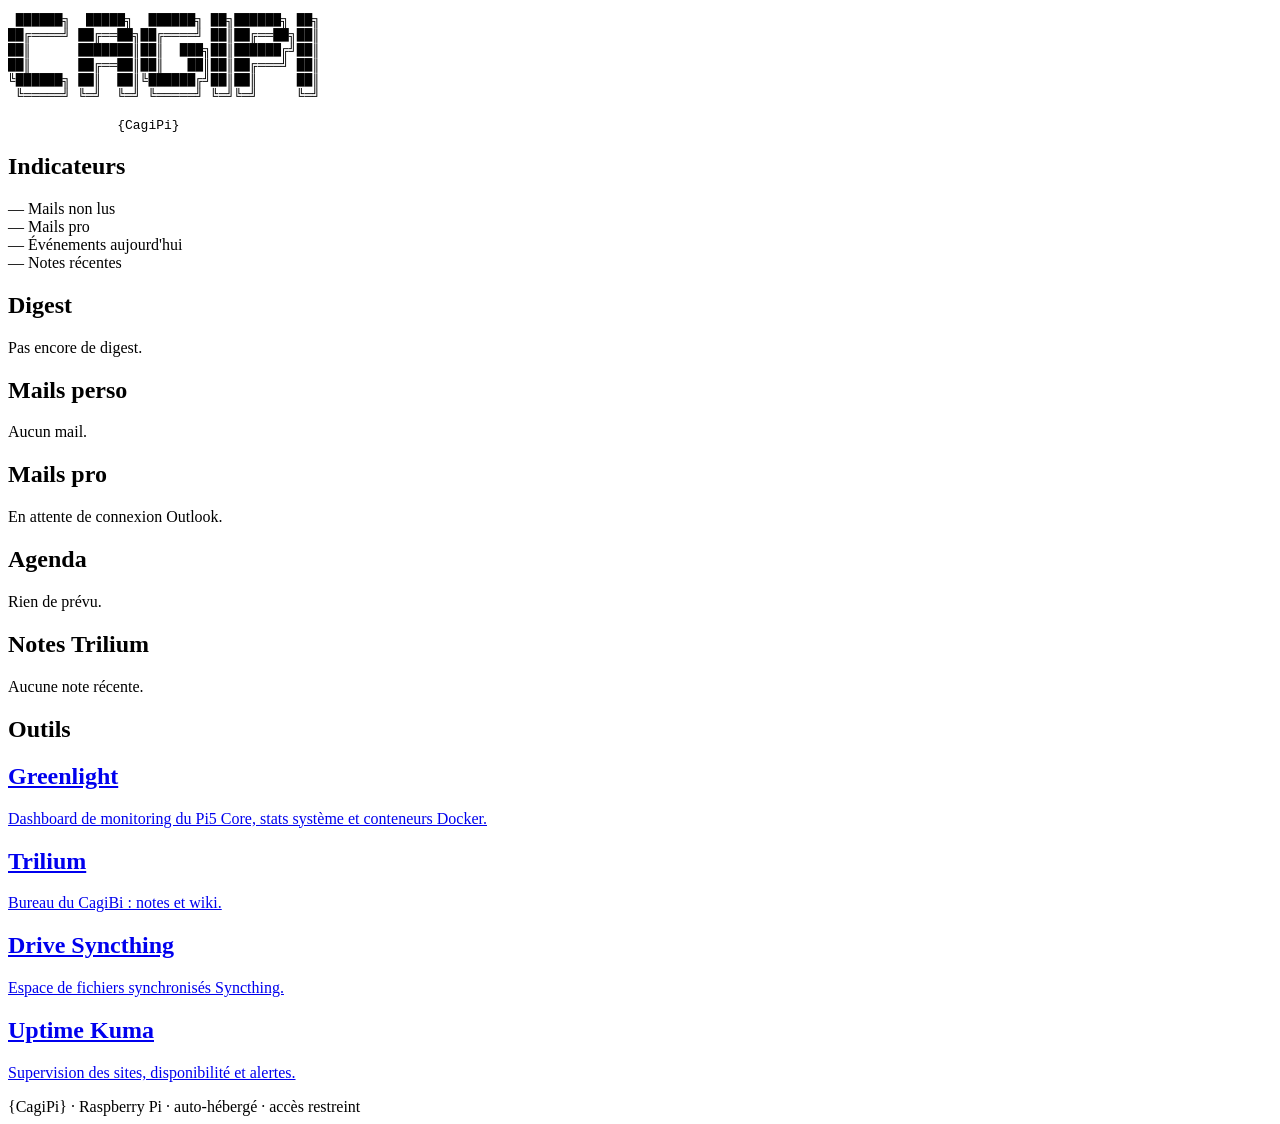
==== site/index.html @ ae799310 "task3: index.html — structure sémantique, ASCII {CagiPi}, sections data + outils Co-Authored-By: Cla" ====
<!DOCTYPE html>
<html lang="fr">
  <head>
    <meta charset="UTF-8">
    <meta name="viewport" content="width=device-width, initial-scale=1.0">
    <title>{CagiPi}</title>
    <link rel="icon" href="favicon.ico">
    <link rel="preconnect" href="https://fonts.googleapis.com">
    <link rel="preconnect" href="https://fonts.gstatic.com" crossorigin>
    <link rel="stylesheet" href="https://fonts.googleapis.com/css2?family=JetBrains+Mono:wght@400;600&display=swap">
    <link rel="stylesheet" href="style.css">
    <script src="app.js" defer></script>
  </head>
  <body>
    <main class="container">

      <!-- HEADER -->
      <header>
        <pre class="ascii">
 ██████╗  █████╗  ██████╗ ██╗██████╗ ██╗
██╔════╝ ██╔══██╗██╔════╝ ██║██╔══██╗██║
██║      ███████║██║  ███╗██║██████╔╝██║
██║      ██╔══██║██║   ██║██║██╔═══╝ ██║
╚██████╗ ██║  ██║╚██████╔╝██║██║     ██║
 ╚═════╝ ╚═╝  ╚═╝ ╚═════╝ ╚═╝╚═╝     ╚═╝

              {CagiPi}</pre>
        <div class="clock-block">
          <div id="clock"></div>
          <div id="date"></div>
          <span id="freshness" class="badge"></span>
        </div>
      </header>

      <!-- KPIs -->
      <section id="kpis">
        <h2 class="section-title">Indicateurs</h2>
        <div class="kpi-grid">
          <div class="kpi-tile">
            <span id="kpi-mails" class="kpi-value">—</span>
            <span class="kpi-label">Mails non lus</span>
          </div>
          <div class="kpi-tile">
            <span id="kpi-pro" class="kpi-value">—</span>
            <span class="kpi-label">Mails pro</span>
          </div>
          <div class="kpi-tile">
            <span id="kpi-events" class="kpi-value">—</span>
            <span class="kpi-label">Événements aujourd'hui</span>
          </div>
          <div class="kpi-tile">
            <span id="kpi-notes" class="kpi-value">—</span>
            <span class="kpi-label">Notes récentes</span>
          </div>
        </div>
      </section>

      <!-- DIGEST -->
      <section id="digest">
        <h2 class="section-title">Digest</h2>
        <div id="digest-content">
          <p class="empty">Pas encore de digest.</p>
        </div>
      </section>

      <!-- MAILS PERSO -->
      <section id="mail-perso">
        <h2 class="section-title">Mails perso</h2>
        <ul id="mail-perso-list"></ul>
        <p class="empty">Aucun mail.</p>
      </section>

      <!-- MAILS PRO -->
      <section id="mail-pro">
        <h2 class="section-title">Mails pro</h2>
        <ul id="mail-pro-list"></ul>
        <p class="empty">En attente de connexion Outlook.</p>
      </section>

      <!-- AGENDA -->
      <section id="agenda">
        <h2 class="section-title">Agenda</h2>
        <ul id="agenda-list"></ul>
        <p class="empty">Rien de prévu.</p>
      </section>

      <!-- TRILIUM -->
      <section id="trilium">
        <h2 class="section-title">Notes Trilium</h2>
        <ul id="trilium-list"></ul>
        <p class="empty">Aucune note récente.</p>
      </section>

      <!-- OUTILS -->
      <section id="tools">
        <h2 class="section-title">Outils</h2>
        <div class="tools-grid">
          <a href="/greenlight" class="card">
            <h2>Greenlight</h2>
            <p>Dashboard de monitoring du Pi5 Core, stats système et conteneurs Docker.</p>
          </a>
          <a href="/trilium" class="card">
            <h2>Trilium</h2>
            <p>Bureau du CagiBi : notes et wiki.</p>
          </a>
          <a href="/drive" class="card">
            <h2>Drive Syncthing</h2>
            <p>Espace de fichiers synchronisés Syncthing.</p>
          </a>
          <a href="http://cagipi:3001" class="card">
            <h2>Uptime Kuma</h2>
            <p>Supervision des sites, disponibilité et alertes.</p>
          </a>
        </div>
      </section>

      <!-- FOOTER -->
      <footer>
        <span>{CagiPi}</span> · Raspberry Pi · auto-hébergé · accès restreint
      </footer>

    </main>
  </body>
</html>
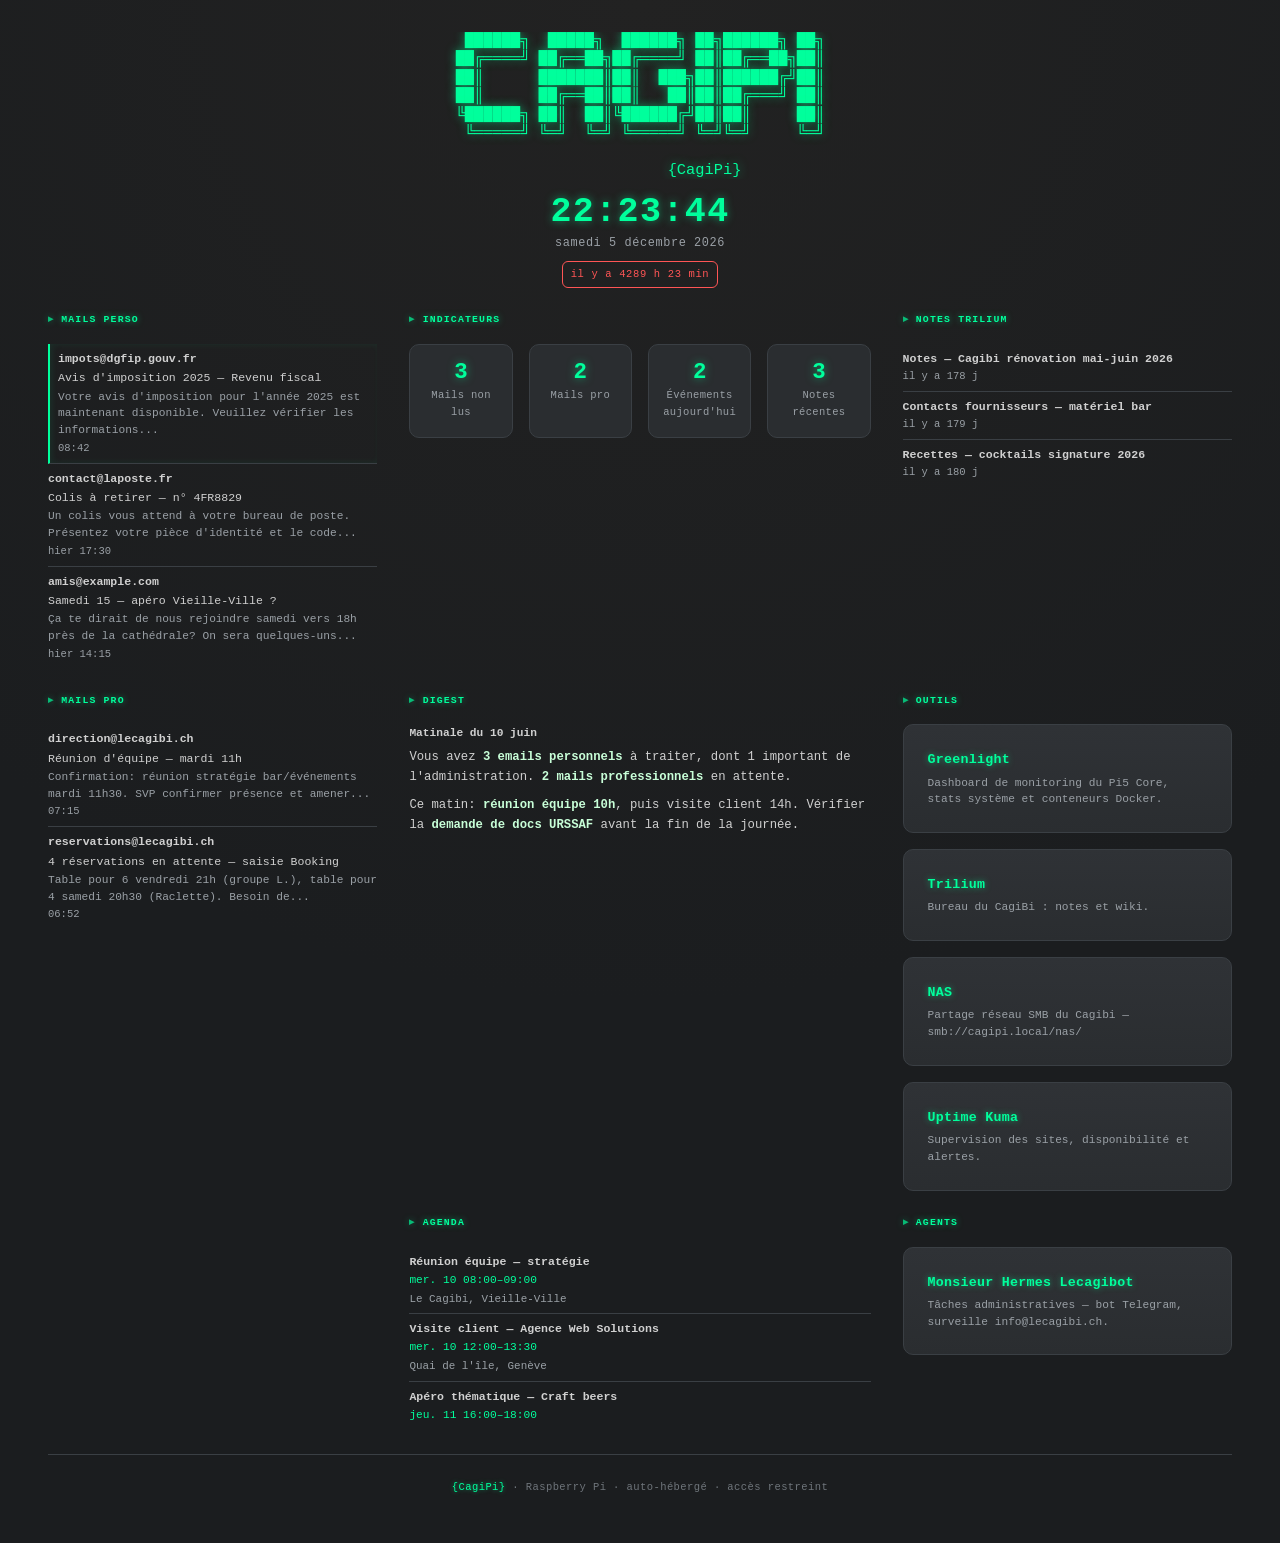
==== commit 7d44dfd4: "feat: carte NAS smb:// remplace Drive Syncthing + section Agents (Hermes Lecagibot) Co-Authored-By: " ====
--- a/site/index.html
+++ b/site/index.html
@@ -103,13 +103,24 @@
             <h2>Trilium</h2>
             <p>Bureau du CagiBi : notes et wiki.</p>
           </a>
-          <a href="/drive" class="card">
-            <h2>Drive Syncthing</h2>
-            <p>Espace de fichiers synchronisés Syncthing.</p>
+          <a href="smb://cagipi.local/nas/" class="card">
+            <h2>NAS</h2>
+            <p>Partage réseau SMB du Cagibi — smb://cagipi.local/nas/</p>
           </a>
           <a href="http://cagipi:3001" class="card">
             <h2>Uptime Kuma</h2>
             <p>Supervision des sites, disponibilité et alertes.</p>
+          </a>
+        </div>
+      </section>
+
+      <!-- AGENTS -->
+      <section id="agents">
+        <h2 class="section-title">Agents</h2>
+        <div class="tools-grid">
+          <a href="https://web.telegram.org/a/#8812981866" class="card">
+            <h2>Monsieur Hermes Lecagibot</h2>
+            <p>Tâches administratives — bot Telegram, surveille info@lecagibi.ch.</p>
           </a>
         </div>
       </section>
--- a/site/style.css
+++ b/site/style.css
@@ -0,0 +1,583 @@
+/* =========================================================
+   {CagiPi} Dashboard — style.css
+   Mobile-first, système 8px, identité neon sur fond sombre
+   ========================================================= */
+
+/* ---------------------------------------------------------
+   0. Reset & box-sizing
+   --------------------------------------------------------- */
+*,
+*::before,
+*::after {
+  box-sizing: border-box;
+  margin: 0;
+  padding: 0;
+}
+
+/* ---------------------------------------------------------
+   1. Design tokens
+   --------------------------------------------------------- */
+:root {
+  --bg:          #1b1d1f;
+  --panel:       #2a2d30;
+  --neon:        #00ff9c;
+  --neon-soft:   rgba(0, 255, 156, 0.5);
+  --neon-glow:   rgba(0, 255, 156, 0.15);
+  --text:        #d0d0d0;
+  --muted:       #9aa0a6;
+  --border:      #3a3f44;
+  --danger:      #ff5555;
+
+  /* 8px grid tokens */
+  --sp-1:  4px;
+  --sp-2:  8px;
+  --sp-3:  16px;
+  --sp-4:  24px;
+  --sp-5:  32px;
+  --sp-6:  48px;
+  --sp-7:  64px;
+
+  --radius-sm:  6px;
+  --radius-md:  10px;
+
+  --font-mono: "JetBrains Mono", monospace;
+}
+
+/* ---------------------------------------------------------
+   2. Base
+   --------------------------------------------------------- */
+html {
+  font-size: 14px;
+  scroll-behavior: smooth;
+}
+
+body {
+  font-family: var(--font-mono);
+  background: radial-gradient(circle at top, #222 0%, var(--bg) 60%);
+  color: var(--text);
+  line-height: 1.6;
+  min-height: 100vh;
+  overflow-x: hidden;
+}
+
+/* ---------------------------------------------------------
+   3. Layout — container (mobile = single column)
+   --------------------------------------------------------- */
+.container {
+  width: 100%;
+  max-width: 600px;
+  margin: 0 auto;
+  padding: var(--sp-4) var(--sp-3);
+  display: flex;
+  flex-direction: column;
+  gap: var(--sp-5);
+}
+
+/* Every direct section child */
+.container > * {
+  min-width: 0;
+}
+
+/* ---------------------------------------------------------
+   4. Header
+   --------------------------------------------------------- */
+header {
+  text-align: center;
+}
+
+/* ASCII art ------------------------------------------------ */
+.ascii {
+  display: block;
+  color: var(--neon);
+  text-align: center;
+  text-shadow: 0 0 10px var(--neon-soft);
+  white-space: pre;
+  font-size: clamp(7px, 2.2vw, 18px);
+  line-height: 1.2;
+  overflow: hidden;
+  font-family: var(--font-mono);
+  margin-bottom: var(--sp-3);
+}
+
+/* Clock block ---------------------------------------------- */
+.clock-block {
+  display: flex;
+  flex-direction: column;
+  align-items: center;
+  gap: var(--sp-1);
+  margin-top: var(--sp-2);
+}
+
+#clock {
+  font-size: clamp(2rem, 5vw, 3rem);
+  font-weight: 600;
+  color: var(--neon);
+  text-shadow: 0 0 8px var(--neon-soft);
+  letter-spacing: 0.04em;
+  line-height: 1;
+}
+
+#date {
+  font-size: 0.85rem;
+  color: var(--muted);
+  letter-spacing: 0.05em;
+}
+
+/* Badge freshness ------------------------------------------ */
+.badge {
+  display: inline-block;
+  padding: var(--sp-1) var(--sp-2);
+  border-radius: var(--radius-sm);
+  font-size: 0.75rem;
+  letter-spacing: 0.06em;
+  border: 1px solid var(--border);
+  color: var(--muted);
+  margin-top: var(--sp-1);
+}
+
+.badge.fresh {
+  color: var(--neon);
+  border-color: var(--neon);
+  text-shadow: 0 0 6px var(--neon-soft);
+}
+
+.badge.stale {
+  color: var(--danger);
+  border-color: var(--danger);
+}
+
+/* ---------------------------------------------------------
+   5. Section title
+   --------------------------------------------------------- */
+.section-title {
+  font-size: 0.7rem;
+  font-weight: 600;
+  text-transform: uppercase;
+  letter-spacing: 0.12em;
+  color: var(--neon);
+  text-shadow: 0 0 6px var(--neon-soft);
+  margin-bottom: var(--sp-3);
+  /* Terminal prefix via content */
+}
+
+.section-title::before {
+  content: "▸ ";
+  opacity: 0.7;
+}
+
+/* ---------------------------------------------------------
+   6. KPI grid
+   --------------------------------------------------------- */
+.kpi-grid {
+  display: grid;
+  grid-template-columns: 1fr 1fr;
+  gap: var(--sp-3);
+}
+
+.kpi-tile {
+  background: var(--panel);
+  border: 1px solid var(--border);
+  border-radius: var(--radius-md);
+  padding: var(--sp-3) var(--sp-3);
+  display: flex;
+  flex-direction: column;
+  align-items: center;
+  gap: var(--sp-1);
+  min-width: 0;
+}
+
+.kpi-value {
+  font-size: clamp(1.6rem, 4vw, 2.2rem);
+  font-weight: 600;
+  color: var(--neon);
+  text-shadow: 0 0 8px var(--neon-soft);
+  line-height: 1;
+}
+
+.kpi-label {
+  font-size: 0.75rem;
+  color: var(--muted);
+  text-align: center;
+  letter-spacing: 0.03em;
+}
+
+/* ---------------------------------------------------------
+   7. Cards (tools grid)
+   --------------------------------------------------------- */
+.tools-grid {
+  display: grid;
+  grid-template-columns: 1fr;
+  gap: var(--sp-3);
+}
+
+.card {
+  display: block;
+  text-decoration: none;
+  color: var(--text);
+  background: linear-gradient(180deg, #2f3236, var(--panel));
+  border: 1px solid var(--border);
+  border-radius: var(--radius-md);
+  padding: var(--sp-4);
+  position: relative;
+  overflow: hidden;
+  transition: transform 0.22s ease, border-color 0.22s ease, box-shadow 0.22s ease;
+}
+
+.card::before {
+  content: "";
+  position: absolute;
+  inset: 0;
+  background: linear-gradient(120deg, transparent 30%, rgba(0, 255, 156, 0.08), transparent 70%);
+  opacity: 0;
+  transition: opacity 0.22s ease;
+  pointer-events: none;
+}
+
+.card:hover {
+  transform: translateY(-4px);
+  border-color: var(--neon);
+  box-shadow: 0 0 25px var(--neon-glow);
+}
+
+.card:hover::before {
+  opacity: 1;
+}
+
+.card h2 {
+  font-size: 0.95rem;
+  font-weight: 600;
+  color: var(--neon);
+  text-shadow: 0 0 6px var(--neon-soft);
+  margin-bottom: var(--sp-1);
+  letter-spacing: 0.02em;
+}
+
+.card p {
+  font-size: 0.8rem;
+  color: var(--muted);
+  line-height: 1.5;
+  overflow-wrap: anywhere;
+}
+
+/* ---------------------------------------------------------
+   8. Lists — mails, agenda, notes (structure injectable JS)
+   --------------------------------------------------------- */
+ul {
+  list-style: none;
+  padding: 0;
+  margin: 0;
+}
+
+li {
+  padding: var(--sp-2) 0;
+  border-bottom: 1px solid var(--border);
+  font-size: 0.875rem;
+  line-height: 1.5;
+  min-width: 0;
+  display: flex;
+  flex-direction: column;
+  gap: 2px;
+}
+
+li:last-child {
+  border-bottom: none;
+}
+
+/* Mail sub-elements */
+.mail-from {
+  font-weight: 600;
+  color: var(--text);
+  overflow-wrap: anywhere;
+}
+
+.mail-subject {
+  color: var(--text);
+  overflow-wrap: anywhere;
+}
+
+.mail-snippet {
+  color: var(--muted);
+  font-size: 0.8rem;
+  overflow-wrap: anywhere;
+}
+
+.mail-when {
+  color: var(--muted);
+  font-size: 0.75rem;
+}
+
+/* Agenda sub-elements */
+.event-title {
+  font-weight: 600;
+  color: var(--text);
+  overflow-wrap: anywhere;
+}
+
+.event-time {
+  color: var(--neon);
+  font-size: 0.8rem;
+}
+
+.event-location {
+  color: var(--muted);
+  font-size: 0.78rem;
+  overflow-wrap: anywhere;
+}
+
+/* Notes sub-elements */
+.note-title {
+  font-weight: 600;
+  color: var(--text);
+  overflow-wrap: anywhere;
+}
+
+.note-date {
+  color: var(--muted);
+  font-size: 0.75rem;
+}
+
+/* Important marker (néon bord gauche) */
+li.important,
+li[data-important="true"] {
+  border-left: 2px solid var(--neon);
+  padding-left: var(--sp-2);
+  box-shadow: inset 2px 0 6px rgba(0, 255, 156, 0.08);
+}
+
+/* Links in lists */
+li a {
+  color: var(--text);
+  text-decoration: none;
+  transition: color 0.15s ease;
+}
+
+li a:hover {
+  color: var(--neon);
+}
+
+/* ---------------------------------------------------------
+   9. Digest — markdown-rendered content
+   --------------------------------------------------------- */
+#digest-content {
+  font-size: 0.875rem;
+  line-height: 1.65;
+  color: var(--text);
+  overflow-wrap: anywhere;
+}
+
+#digest-content h1,
+#digest-content h2 {
+  font-size: 0.85rem;
+  font-weight: 600;
+  color: var(--neon);
+  text-shadow: 0 0 4px var(--neon-soft);
+  text-transform: uppercase;
+  letter-spacing: 0.08em;
+  margin: var(--sp-3) 0 var(--sp-2);
+  border-bottom: 1px solid var(--border);
+  padding-bottom: var(--sp-1);
+}
+
+#digest-content h3 {
+  font-size: 0.8rem;
+  font-weight: 600;
+  color: var(--text);
+  margin: var(--sp-2) 0 var(--sp-1);
+}
+
+#digest-content p {
+  margin-bottom: var(--sp-2);
+}
+
+#digest-content strong {
+  color: #c8ffd8;
+  font-weight: 600;
+}
+
+#digest-content em {
+  color: var(--muted);
+  font-style: italic;
+}
+
+#digest-content ul {
+  padding-left: var(--sp-3);
+  margin-bottom: var(--sp-2);
+}
+
+#digest-content ul li {
+  list-style: disc;
+  display: list-item;
+  border-bottom: none;
+  padding: 2px 0;
+  font-size: 0.875rem;
+  color: var(--text);
+}
+
+#digest-content a {
+  color: var(--neon);
+  text-decoration: none;
+}
+
+#digest-content a:hover {
+  text-decoration: underline;
+}
+
+/* ---------------------------------------------------------
+   10. Utility states
+   --------------------------------------------------------- */
+.empty {
+  color: var(--muted);
+  font-style: italic;
+  font-size: 0.8rem;
+}
+
+.hidden {
+  display: none !important;
+}
+
+/* ---------------------------------------------------------
+   11. Footer
+   --------------------------------------------------------- */
+footer {
+  text-align: center;
+  font-size: 0.75rem;
+  color: #6f757b;
+  padding: var(--sp-4) 0 var(--sp-3);
+  border-top: 1px solid var(--border);
+  letter-spacing: 0.04em;
+}
+
+footer span {
+  color: var(--neon);
+  text-shadow: 0 0 4px var(--neon-soft);
+}
+
+/* ---------------------------------------------------------
+   12. BREAKPOINT — 880px: 2-column layout
+   Main sections distribute into two columns via grid-areas.
+   No wrapper added to HTML — we assign grid areas directly.
+   --------------------------------------------------------- */
+@media (min-width: 880px) {
+
+  .container {
+    max-width: 1000px;
+    padding: var(--sp-5) var(--sp-5);
+    display: grid;
+    grid-template-columns: 1.2fr 1fr;
+    grid-template-areas:
+      "hd    hd"
+      "kpis  digest"
+      "mails mails"
+      "agenda trilium"
+      "tools  tools"
+      "ft     ft";
+    gap: var(--sp-5) var(--sp-5);
+    align-items: start;
+  }
+
+  header        { grid-area: hd; }
+  #kpis         { grid-area: kpis; }
+  #digest       { grid-area: digest; }
+  /* mails: perso + pro sit side by side inside a dedicated row */
+  #mail-perso,
+  #mail-pro     { grid-area: mails; }
+  #agenda       { grid-area: agenda; }
+  #trilium      { grid-area: trilium; }
+  #tools        { grid-area: tools; }
+  footer        { grid-area: ft; }
+
+  /* Override: mail-perso and mail-pro should be side by side, not
+     both occupying the same area. We re-grid the mails row. */
+  .container {
+    grid-template-areas:
+      "hd          hd"
+      "kpis        digest"
+      "mail-perso  mail-pro"
+      "agenda      trilium"
+      "tools       tools"
+      "agents      agents"
+      "ft          ft";
+  }
+
+  #mail-perso { grid-area: mail-perso; }
+  #mail-pro   { grid-area: mail-pro; }
+  #agents     { grid-area: agents; }
+
+  /* ASCII: can afford a bit more size at 880px */
+  .ascii {
+    font-size: clamp(10px, 1.6vw, 18px);
+  }
+
+  /* Tools grid: multi-column on wider screen */
+  .tools-grid {
+    grid-template-columns: repeat(auto-fit, minmax(220px, 1fr));
+  }
+}
+
+/* ---------------------------------------------------------
+   13. BREAKPOINT — 1280px: 3-column layout
+   Left rail (mails), center (kpis+digest+agenda), right (trilium+tools)
+   --------------------------------------------------------- */
+@media (min-width: 1280px) {
+
+  .container {
+    max-width: 1280px;
+    padding: var(--sp-5) var(--sp-6);
+    grid-template-columns: 1fr 1.4fr 1fr;
+    grid-template-areas:
+      "hd          hd          hd"
+      "mail-perso  kpis        trilium"
+      "mail-pro    digest      tools"
+      "mail-pro    agenda      agents"
+      "ft          ft          ft";
+    gap: var(--sp-4) var(--sp-5);
+  }
+
+  /* KPIs: 4 en ligne sur grand écran */
+  .kpi-grid {
+    grid-template-columns: repeat(4, 1fr);
+  }
+
+  .kpi-value {
+    font-size: 1.6rem;
+  }
+
+  /* ASCII: plein potentiel */
+  .ascii {
+    font-size: clamp(13px, 1.2vw, 18px);
+  }
+
+  /* Clock bigger */
+  #clock {
+    font-size: 2.5rem;
+  }
+
+  /* Tools: 2 colonnes dans la colonne droite */
+  .tools-grid {
+    grid-template-columns: 1fr;
+  }
+
+  /* Lists a bit more dense */
+  li {
+    padding: 6px 0;
+    font-size: 0.825rem;
+  }
+}
+
+/* ---------------------------------------------------------
+   14. Accessibility & focus
+   --------------------------------------------------------- */
+:focus-visible {
+  outline: 2px solid var(--neon);
+  outline-offset: 2px;
+}
+
+/* Reduced motion */
+@media (prefers-reduced-motion: reduce) {
+  *,
+  *::before,
+  *::after {
+    transition-duration: 0.01ms !important;
+    animation-duration: 0.01ms !important;
+  }
+}
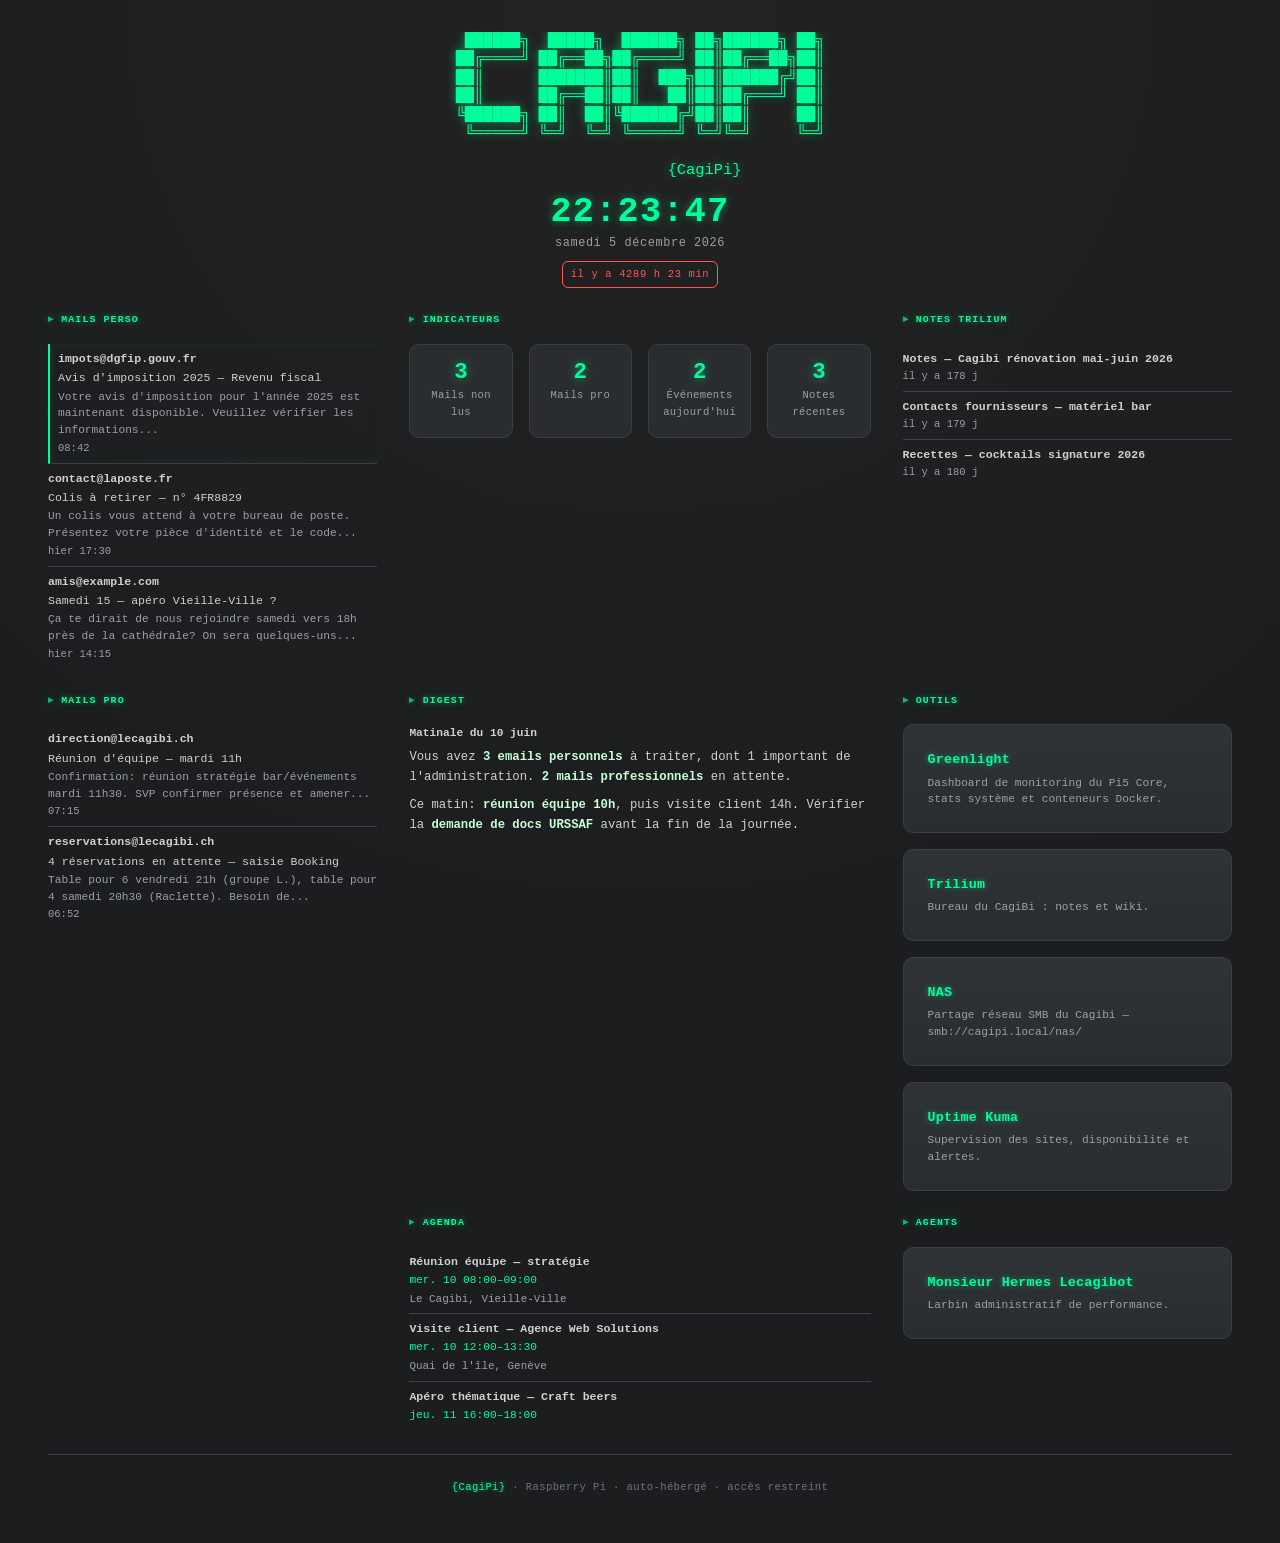
==== commit fc3281ea: "feat: description Hermes — larbin administratif de performance Co-Authored-By: Claude Fable 5 <norep" ====
--- a/site/index.html
+++ b/site/index.html
@@ -120,7 +120,7 @@
         <div class="tools-grid">
           <a href="https://web.telegram.org/a/#8812981866" class="card">
             <h2>Monsieur Hermes Lecagibot</h2>
-            <p>Tâches administratives — bot Telegram, surveille info@lecagibi.ch.</p>
+            <p>Larbin administratif de performance.</p>
           </a>
         </div>
       </section>
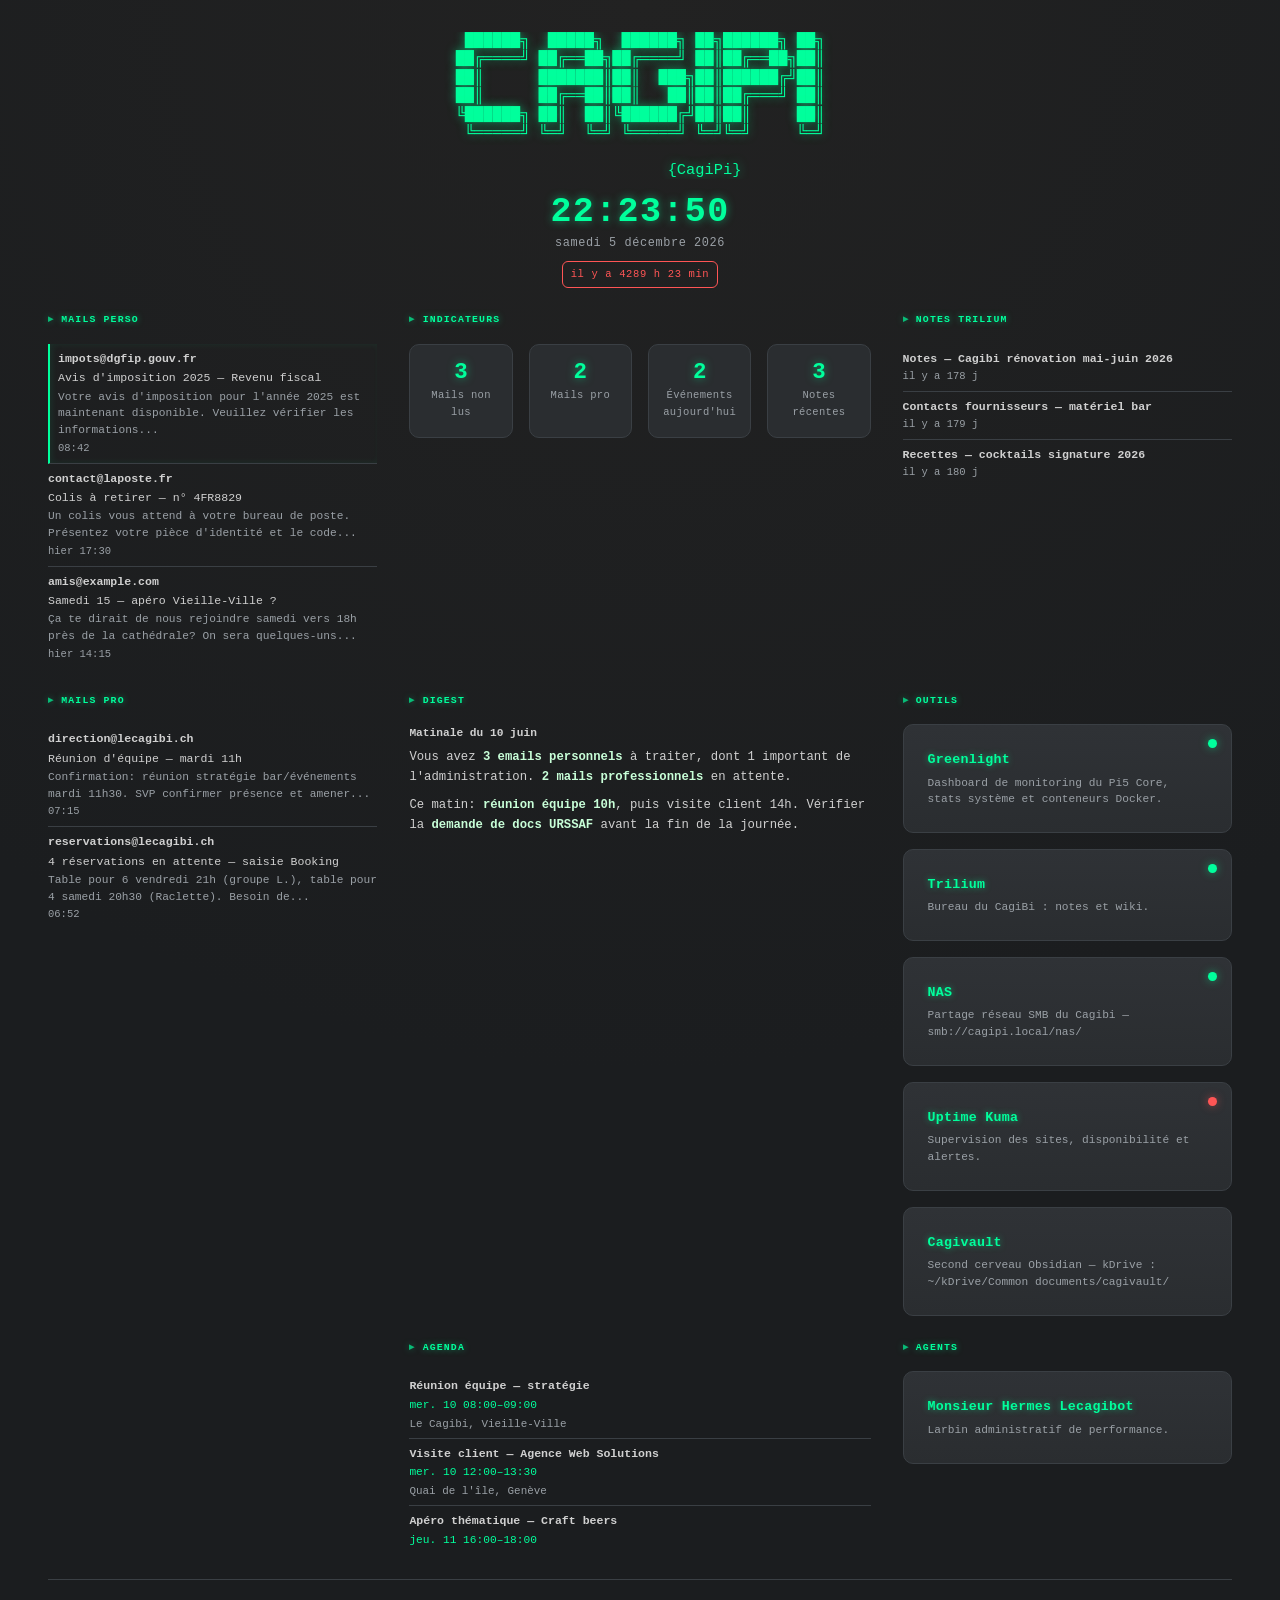
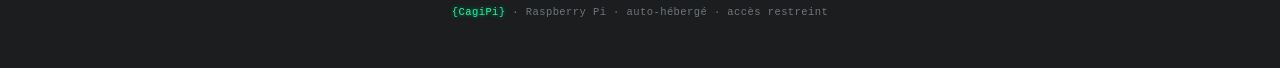
==== commit a0be588b: "feat: LEDs statut outils + carte Cagivault (obsidian://) Checks locaux (curl/tcp) injectés par gener" ====
--- a/site/index.html
+++ b/site/index.html
@@ -96,20 +96,28 @@
         <h2 class="section-title">Outils</h2>
         <div class="tools-grid">
           <a href="/greenlight" class="card">
+            <span class="led" data-tool="greenlight"></span>
             <h2>Greenlight</h2>
             <p>Dashboard de monitoring du Pi5 Core, stats système et conteneurs Docker.</p>
           </a>
           <a href="/trilium" class="card">
+            <span class="led" data-tool="trilium"></span>
             <h2>Trilium</h2>
             <p>Bureau du CagiBi : notes et wiki.</p>
           </a>
           <a href="smb://cagipi.local/nas/" class="card">
+            <span class="led" data-tool="nas"></span>
             <h2>NAS</h2>
             <p>Partage réseau SMB du Cagibi — smb://cagipi.local/nas/</p>
           </a>
           <a href="http://cagipi:3001" class="card">
+            <span class="led" data-tool="kuma"></span>
             <h2>Uptime Kuma</h2>
             <p>Supervision des sites, disponibilité et alertes.</p>
+          </a>
+          <a href="obsidian://open?vault=cagivault" class="card">
+            <h2>Cagivault</h2>
+            <p>Second cerveau Obsidian — kDrive : ~/kDrive/Common documents/cagivault/</p>
           </a>
         </div>
       </section>
--- a/site/style.css
+++ b/site/style.css
@@ -450,6 +450,29 @@
 footer span {
   color: var(--neon);
   text-shadow: 0 0 4px var(--neon-soft);
+}
+
+/* ---------------------------------------------------------
+   11b. LEDs statut outils (vert = en ligne, rouge = down)
+   --------------------------------------------------------- */
+.led {
+  position: absolute;
+  top: 14px;
+  right: 14px;
+  width: 9px;
+  height: 9px;
+  border-radius: 50%;
+  background: #5a6066;          /* neutre : statut inconnu */
+}
+
+.led.on {
+  background: var(--neon);
+  box-shadow: 0 0 8px var(--neon-soft);
+}
+
+.led.off {
+  background: #ff5555;
+  box-shadow: 0 0 8px rgba(255, 85, 85, 0.5);
 }
 
 /* ---------------------------------------------------------
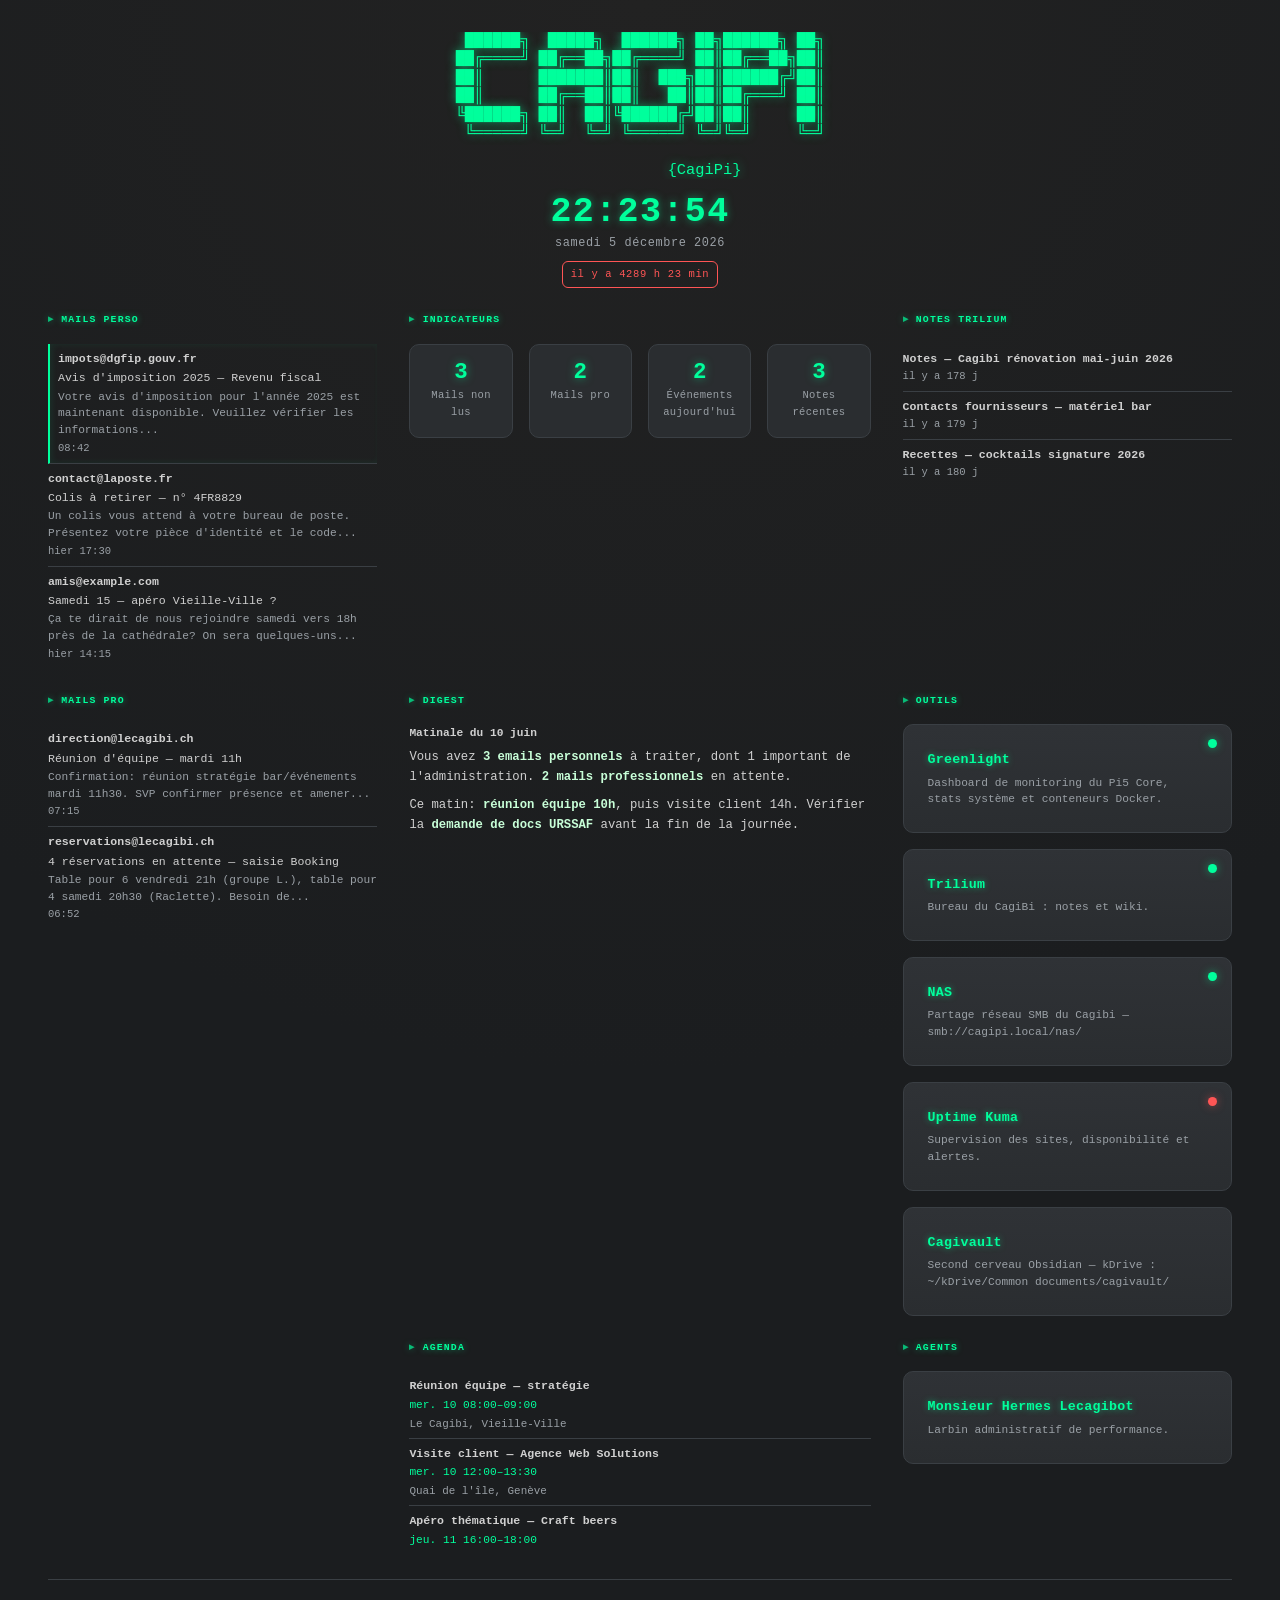
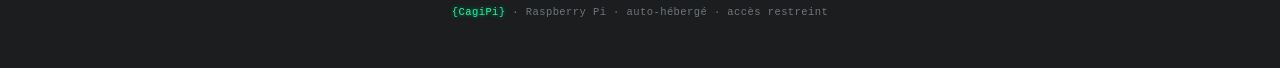
==== commit 0ab208fe: "fix: mails pro — 5 derniers au lieu de non-lus seuls Le cron d'Hermes lit la boîte toutes les 5 min " ====
--- a/site/index.html
+++ b/site/index.html
@@ -74,7 +74,7 @@
       <section id="mail-pro">
         <h2 class="section-title">Mails pro</h2>
         <ul id="mail-pro-list"></ul>
-        <p class="empty">En attente de connexion Outlook.</p>
+        <p class="empty">Aucun mail récent.</p>
       </section>
 
       <!-- AGENDA -->
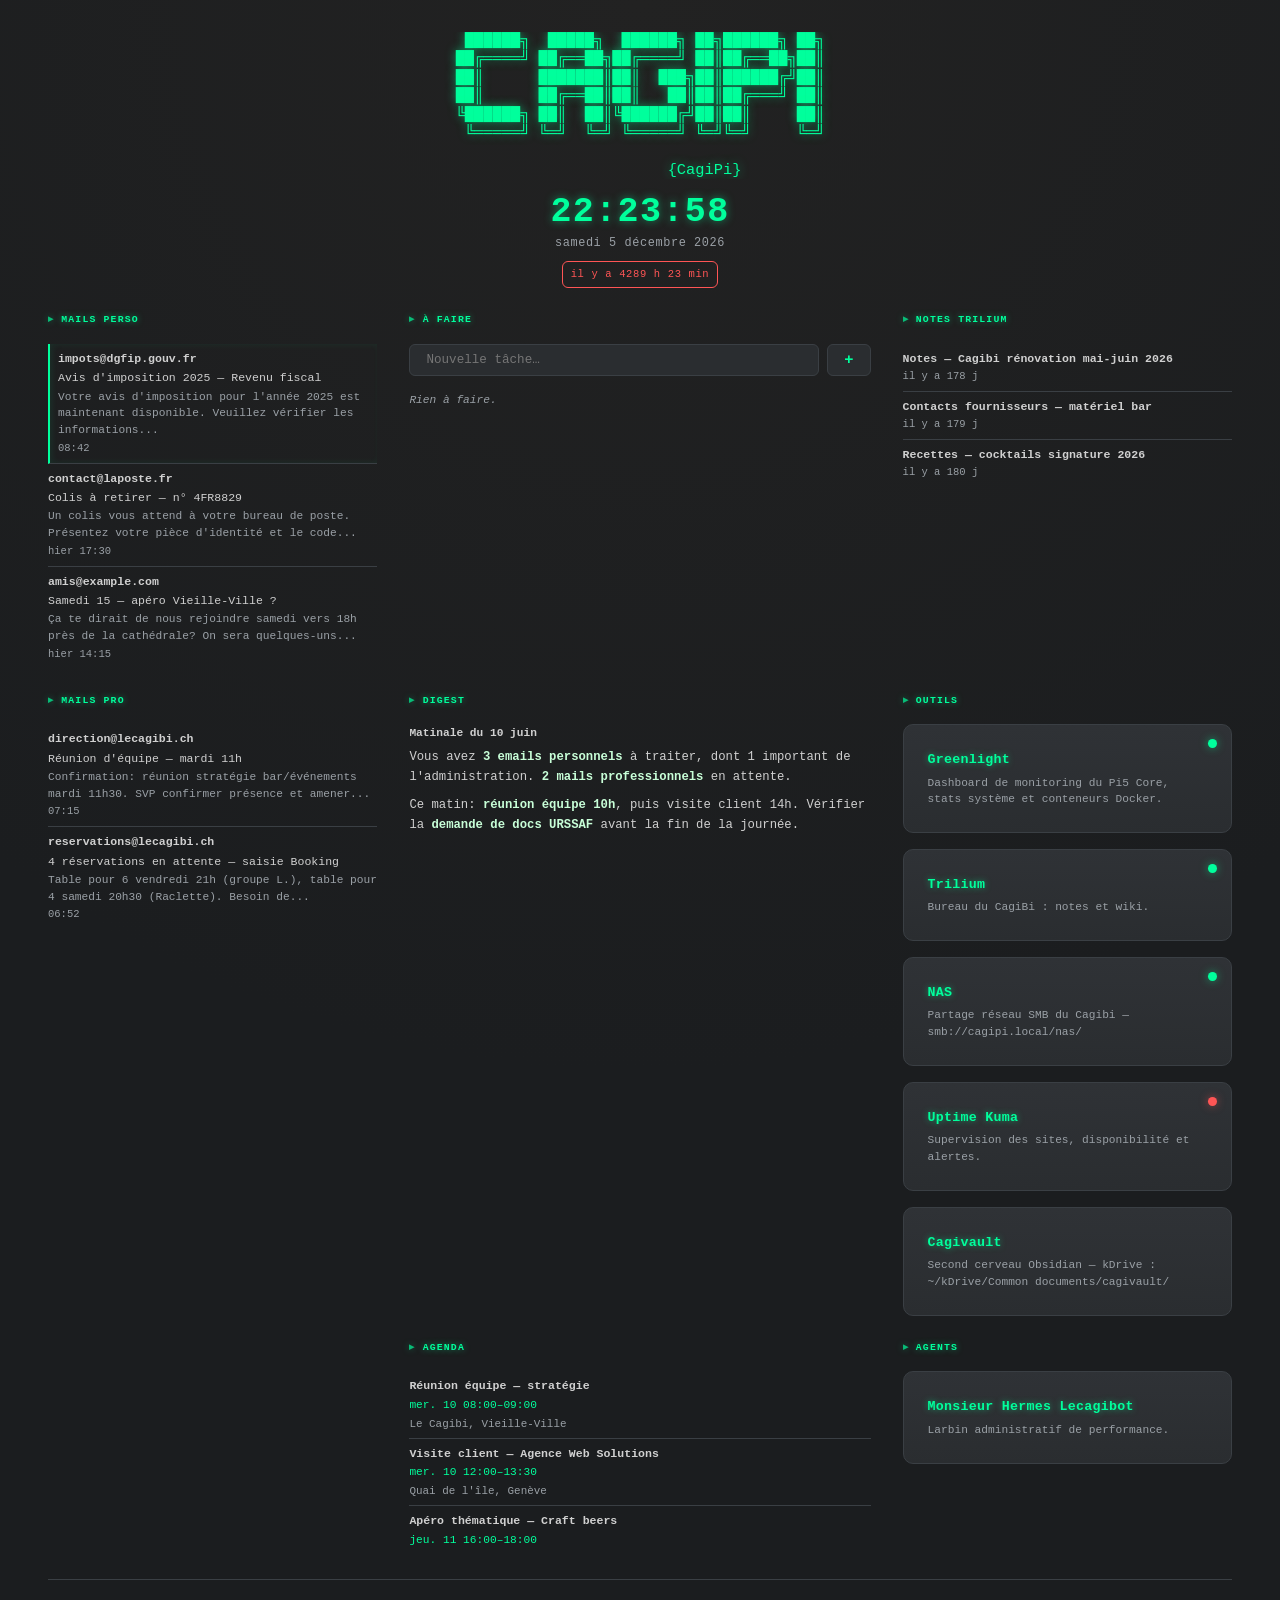
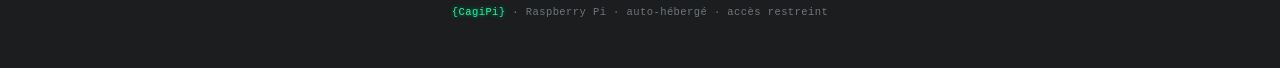
==== commit 4789ccab: "feat: todo liste serveur à la place des tuiles KPI Carte « À faire » : ajout/coche/suppression, stoc" ====
--- a/site/index.html
+++ b/site/index.html
@@ -32,27 +32,15 @@
         </div>
       </header>
 
-      <!-- KPIs -->
-      <section id="kpis">
-        <h2 class="section-title">Indicateurs</h2>
-        <div class="kpi-grid">
-          <div class="kpi-tile">
-            <span id="kpi-mails" class="kpi-value">—</span>
-            <span class="kpi-label">Mails non lus</span>
-          </div>
-          <div class="kpi-tile">
-            <span id="kpi-pro" class="kpi-value">—</span>
-            <span class="kpi-label">Mails pro</span>
-          </div>
-          <div class="kpi-tile">
-            <span id="kpi-events" class="kpi-value">—</span>
-            <span class="kpi-label">Événements aujourd'hui</span>
-          </div>
-          <div class="kpi-tile">
-            <span id="kpi-notes" class="kpi-value">—</span>
-            <span class="kpi-label">Notes récentes</span>
-          </div>
-        </div>
+      <!-- TODO -->
+      <section id="todo">
+        <h2 class="section-title">À faire</h2>
+        <form id="todo-form" autocomplete="off">
+          <input id="todo-input" type="text" maxlength="500" placeholder="Nouvelle tâche…" aria-label="Nouvelle tâche">
+          <button type="submit" aria-label="Ajouter">+</button>
+        </form>
+        <ul id="todo-list"></ul>
+        <p class="empty">Rien à faire.</p>
       </section>
 
       <!-- DIGEST -->
--- a/site/style.css
+++ b/site/style.css
@@ -166,39 +166,97 @@
 }
 
 /* ---------------------------------------------------------
-   6. KPI grid
-   --------------------------------------------------------- */
-.kpi-grid {
-  display: grid;
-  grid-template-columns: 1fr 1fr;
-  gap: var(--sp-3);
-}
-
-.kpi-tile {
+   6. Todos
+   --------------------------------------------------------- */
+#todo-form {
+  display: flex;
+  gap: var(--sp-2);
+  margin-bottom: var(--sp-3);
+}
+
+#todo-input {
+  flex: 1;
+  min-width: 0;
   background: var(--panel);
   border: 1px solid var(--border);
-  border-radius: var(--radius-md);
-  padding: var(--sp-3) var(--sp-3);
+  border-radius: var(--radius-sm);
+  color: var(--text);
+  font-family: var(--font-mono);
+  font-size: 0.9rem;
+  padding: var(--sp-2) var(--sp-3);
+}
+
+#todo-input:focus {
+  outline: none;
+  border-color: var(--neon-soft);
+  box-shadow: 0 0 8px var(--neon-glow);
+}
+
+#todo-form button {
+  background: var(--panel);
+  border: 1px solid var(--border);
+  border-radius: var(--radius-sm);
+  color: var(--neon);
+  font-family: var(--font-mono);
+  font-size: 1.1rem;
+  font-weight: 600;
+  padding: 0 var(--sp-3);
+  cursor: pointer;
+}
+
+#todo-form button:hover {
+  border-color: var(--neon-soft);
+  box-shadow: 0 0 8px var(--neon-glow);
+}
+
+#todo-list {
+  list-style: none;
   display: flex;
   flex-direction: column;
+  gap: var(--sp-2);
+}
+
+#todo-list li {
+  display: flex;
   align-items: center;
-  gap: var(--sp-1);
-  min-width: 0;
-}
-
-.kpi-value {
-  font-size: clamp(1.6rem, 4vw, 2.2rem);
-  font-weight: 600;
-  color: var(--neon);
-  text-shadow: 0 0 8px var(--neon-soft);
-  line-height: 1;
-}
-
-.kpi-label {
-  font-size: 0.75rem;
-  color: var(--muted);
-  text-align: center;
-  letter-spacing: 0.03em;
+  gap: var(--sp-2);
+  background: var(--panel);
+  border: 1px solid var(--border);
+  border-radius: var(--radius-sm);
+  padding: var(--sp-2) var(--sp-3);
+}
+
+#todo-list input[type="checkbox"] {
+  accent-color: var(--neon);
+  width: 16px;
+  height: 16px;
+  flex-shrink: 0;
+  cursor: pointer;
+}
+
+.todo-text {
+  flex: 1;
+  overflow-wrap: anywhere;
+}
+
+#todo-list li.done .todo-text {
+  text-decoration: line-through;
+  color: var(--muted);
+}
+
+.todo-del {
+  background: none;
+  border: none;
+  color: var(--muted);
+  font-family: var(--font-mono);
+  font-size: 0.9rem;
+  cursor: pointer;
+  padding: var(--sp-1);
+  flex-shrink: 0;
+}
+
+.todo-del:hover {
+  color: var(--danger);
 }
 
 /* ---------------------------------------------------------
@@ -489,7 +547,7 @@
     grid-template-columns: 1.2fr 1fr;
     grid-template-areas:
       "hd    hd"
-      "kpis  digest"
+      "todo  digest"
       "mails mails"
       "agenda trilium"
       "tools  tools"
@@ -499,7 +557,7 @@
   }
 
   header        { grid-area: hd; }
-  #kpis         { grid-area: kpis; }
+  #todo         { grid-area: todo; }
   #digest       { grid-area: digest; }
   /* mails: perso + pro sit side by side inside a dedicated row */
   #mail-perso,
@@ -514,7 +572,7 @@
   .container {
     grid-template-areas:
       "hd          hd"
-      "kpis        digest"
+      "todo        digest"
       "mail-perso  mail-pro"
       "agenda      trilium"
       "tools       tools"
@@ -539,7 +597,7 @@
 
 /* ---------------------------------------------------------
    13. BREAKPOINT — 1280px: 3-column layout
-   Left rail (mails), center (kpis+digest+agenda), right (trilium+tools)
+   Left rail (mails), center (todo+digest+agenda), right (trilium+tools)
    --------------------------------------------------------- */
 @media (min-width: 1280px) {
 
@@ -549,20 +607,11 @@
     grid-template-columns: 1fr 1.4fr 1fr;
     grid-template-areas:
       "hd          hd          hd"
-      "mail-perso  kpis        trilium"
+      "mail-perso  todo        trilium"
       "mail-pro    digest      tools"
       "mail-pro    agenda      agents"
       "ft          ft          ft";
     gap: var(--sp-4) var(--sp-5);
-  }
-
-  /* KPIs: 4 en ligne sur grand écran */
-  .kpi-grid {
-    grid-template-columns: repeat(4, 1fr);
-  }
-
-  .kpi-value {
-    font-size: 1.6rem;
   }
 
   /* ASCII: plein potentiel */
